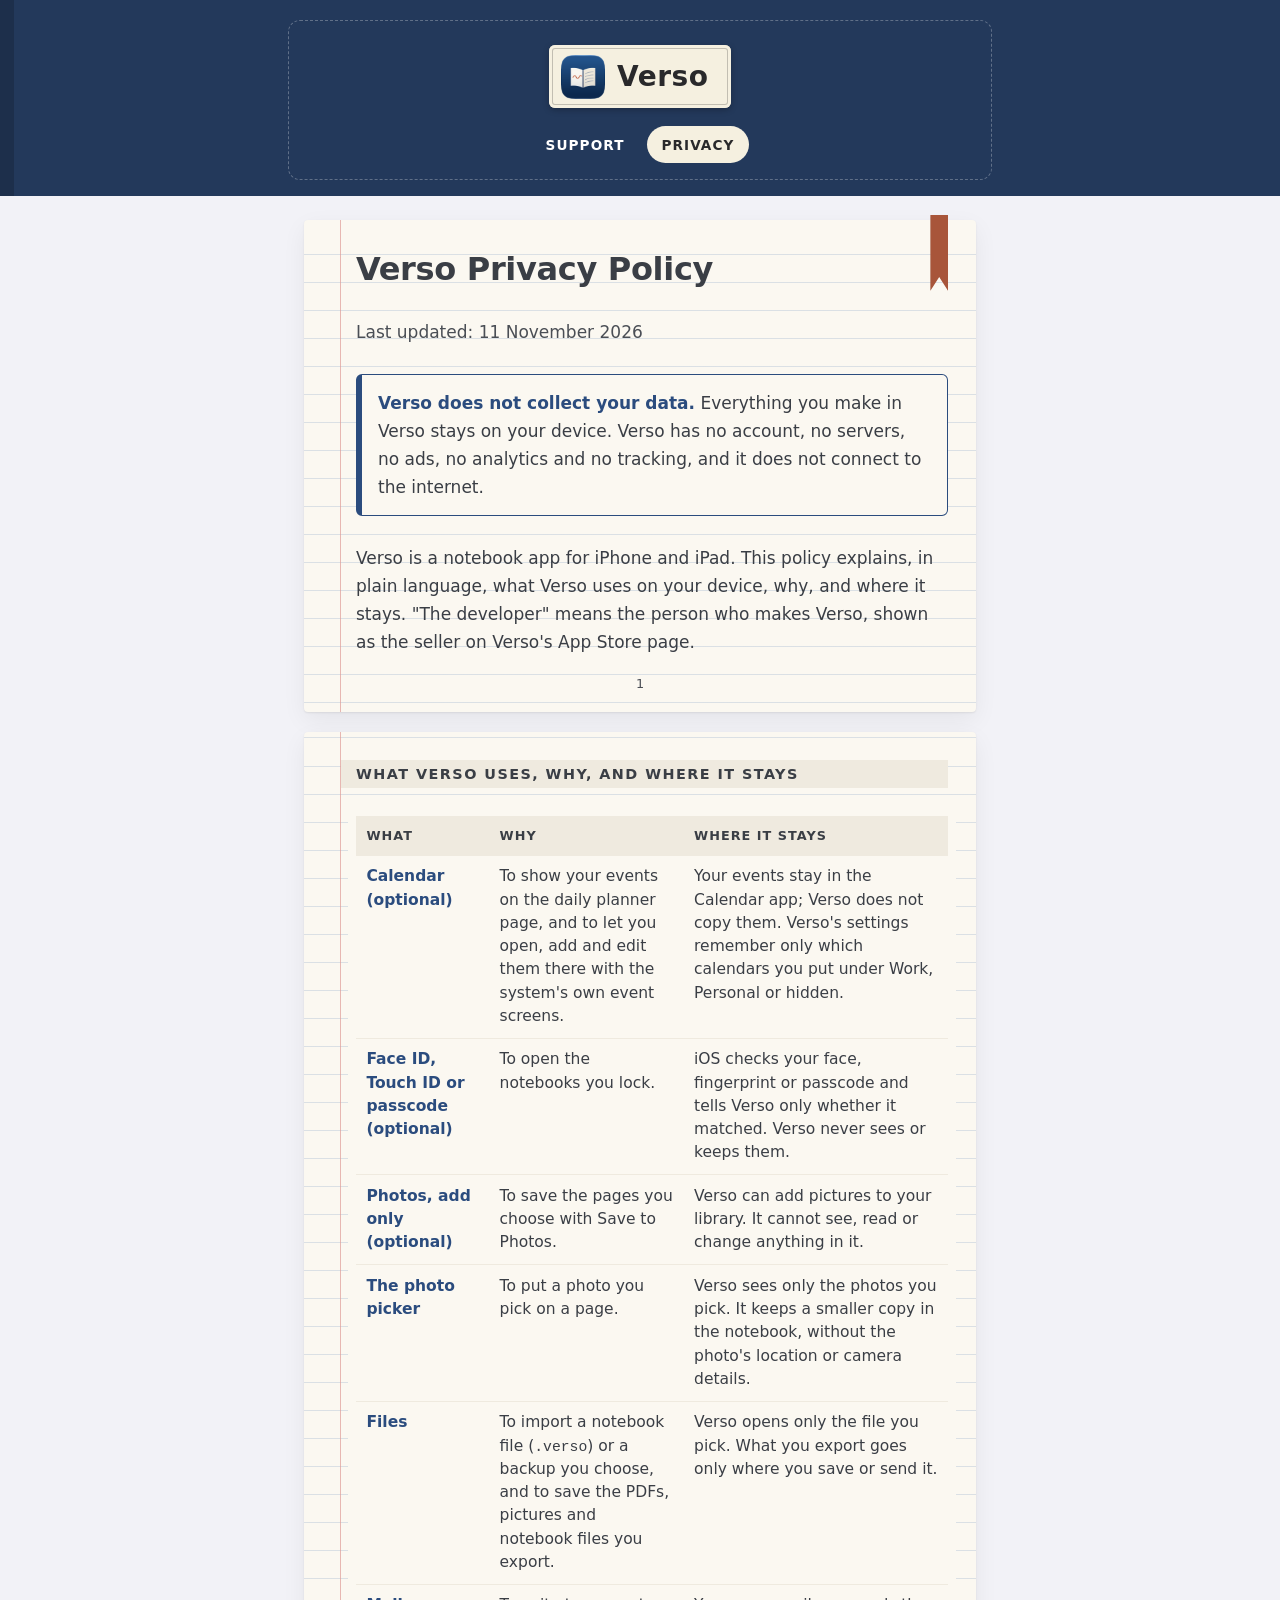
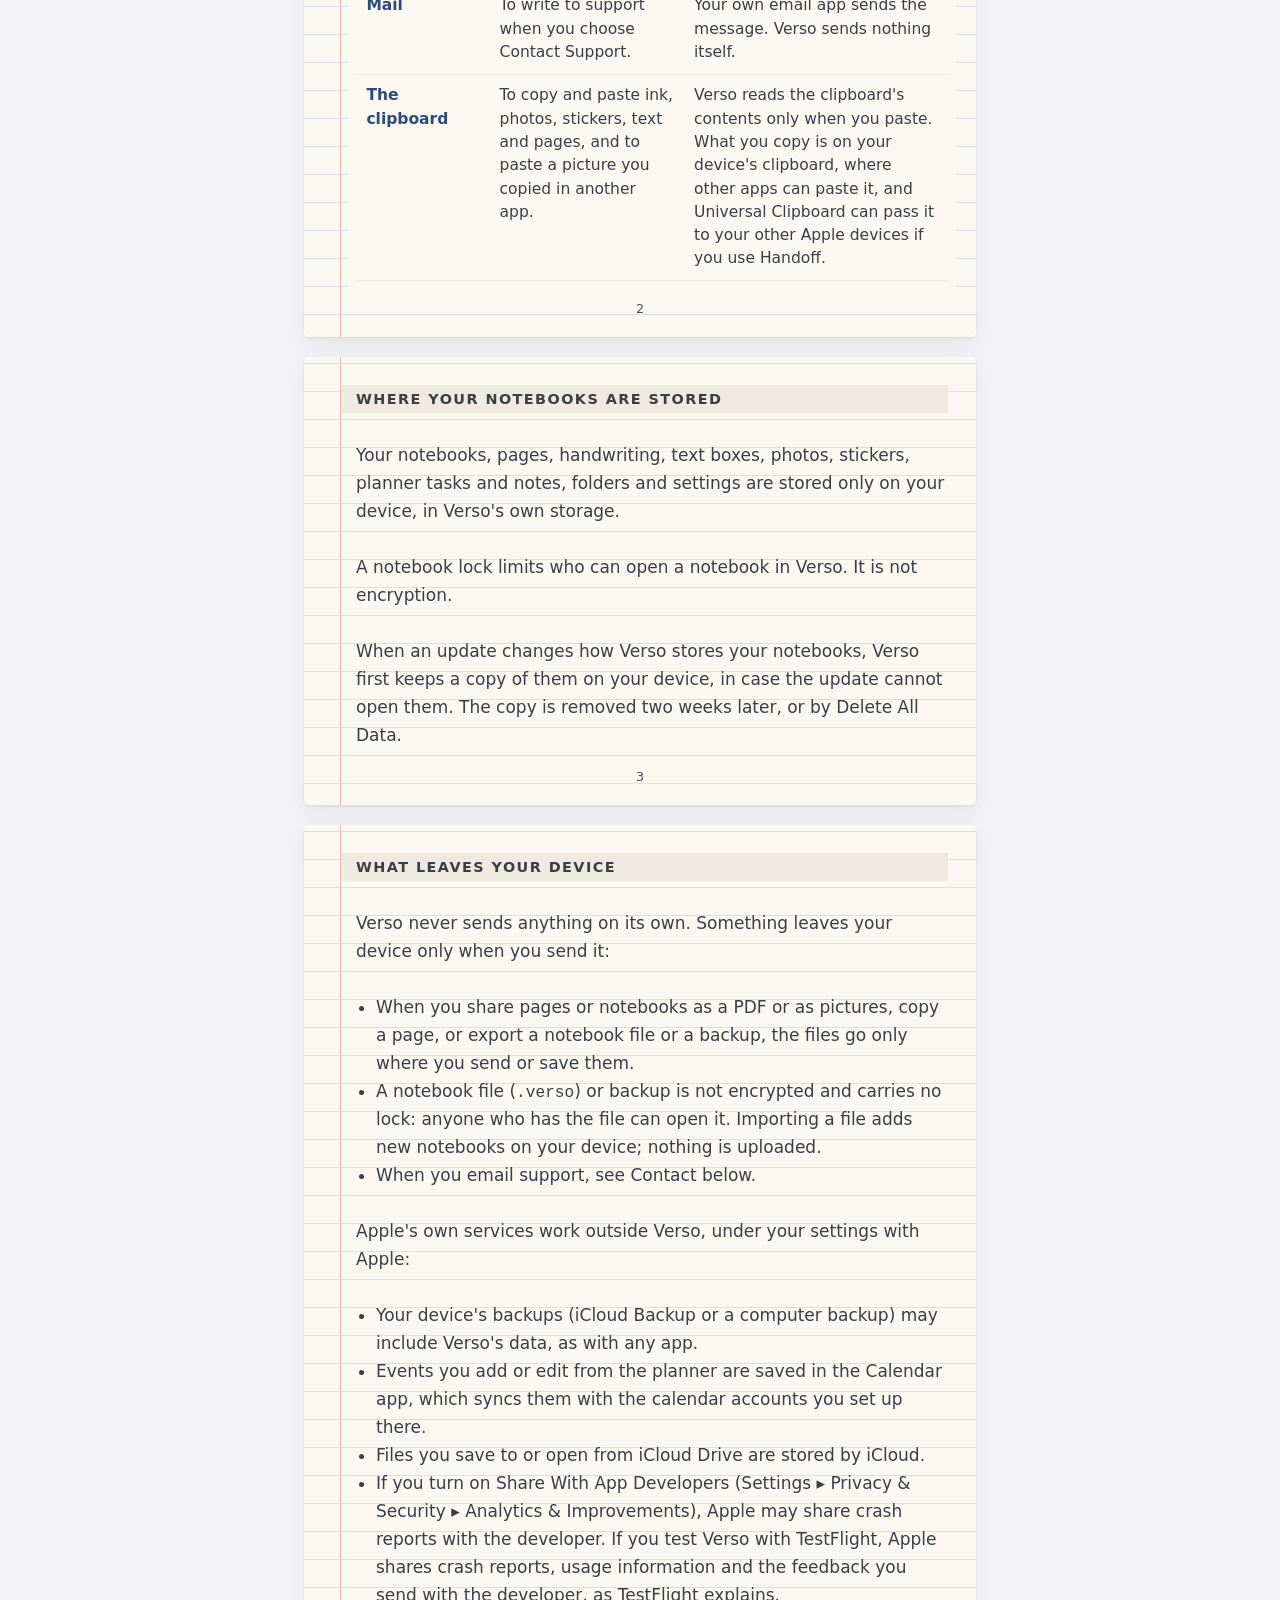
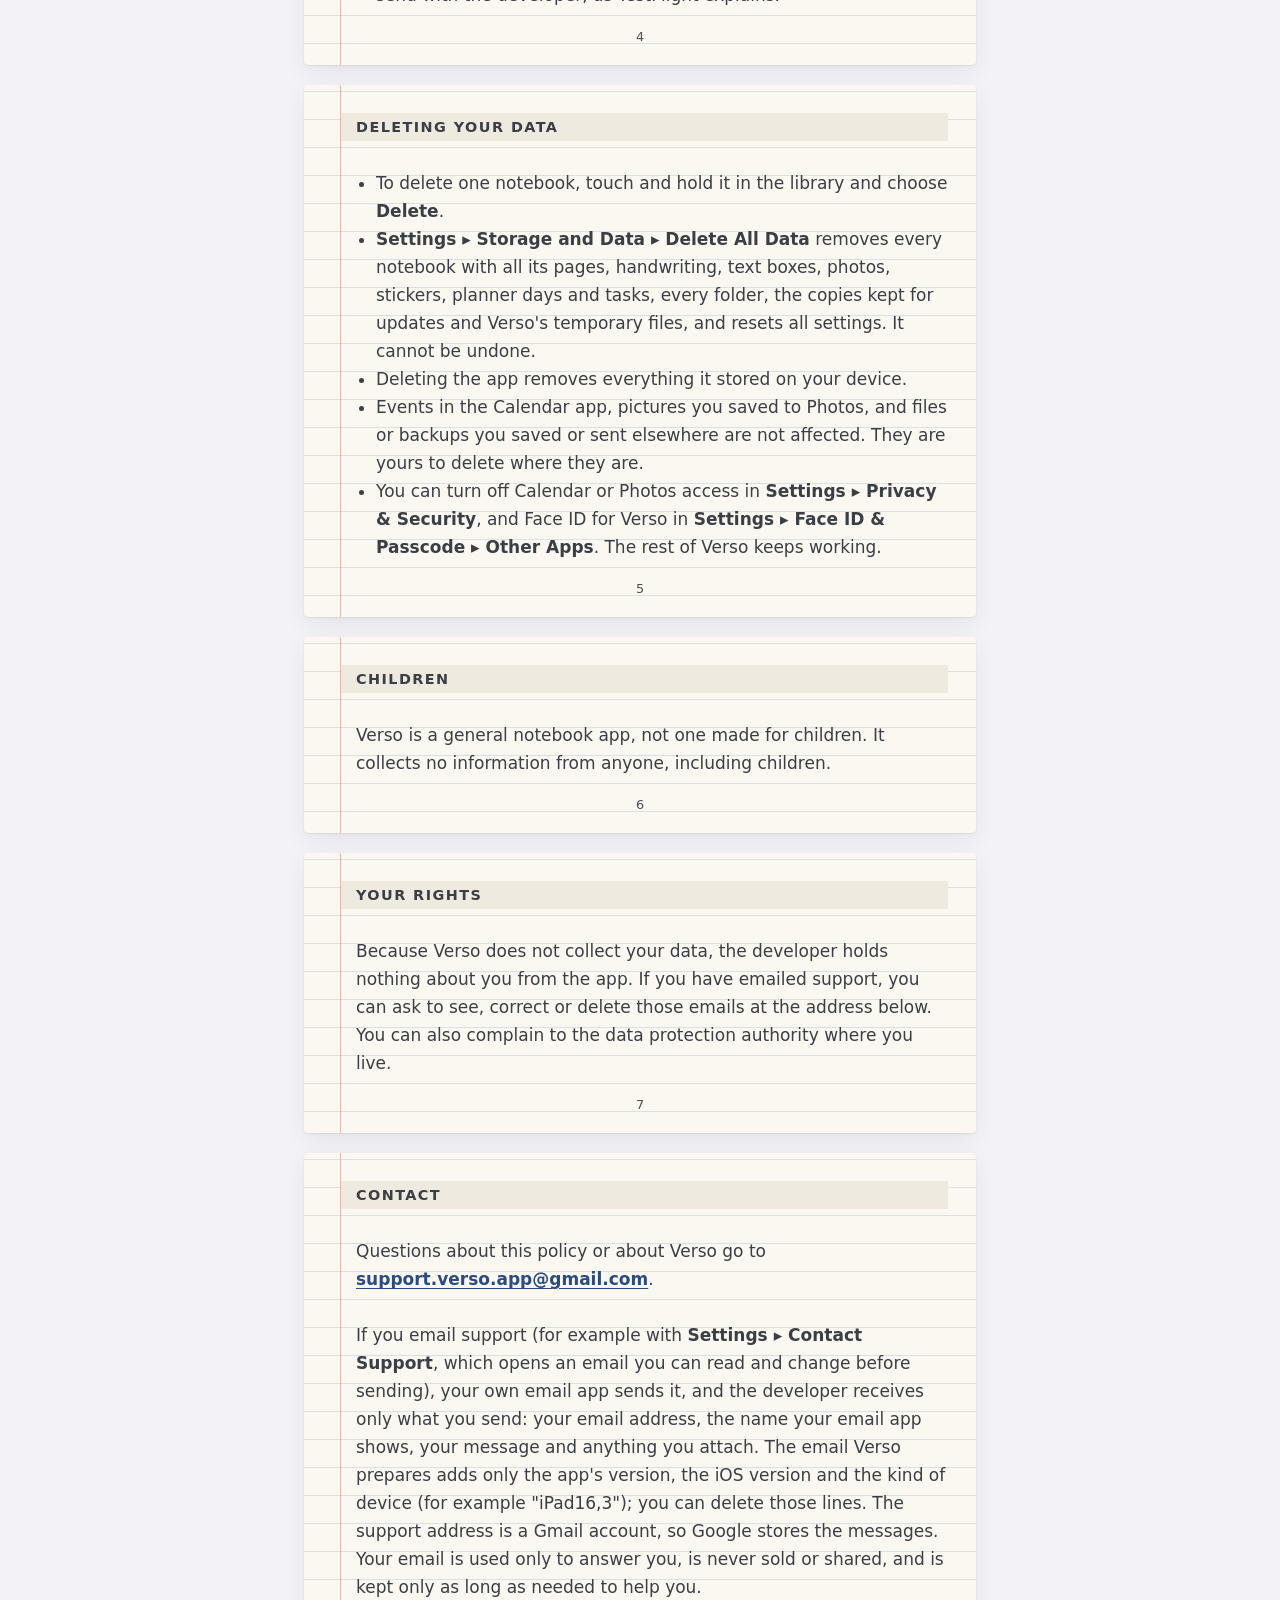
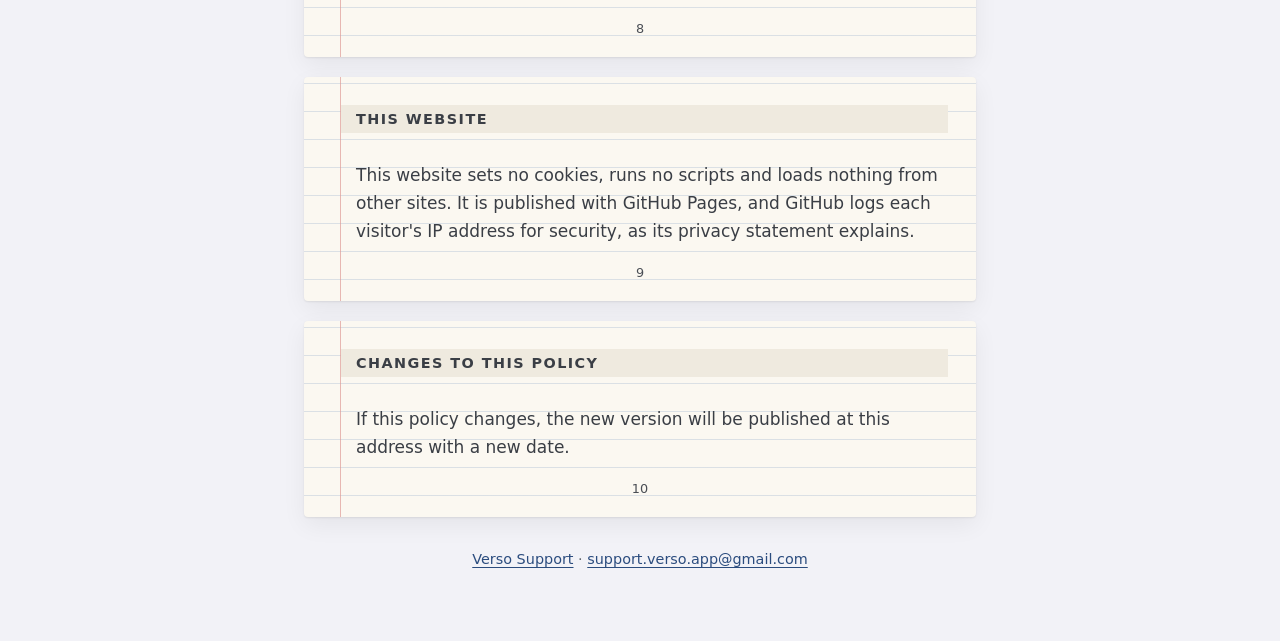
==== privacy.html @ ea35cb01 "Add files via upload" ====
<!doctype html>
<html lang="en">
<head>
<meta charset="utf-8">
<meta name="viewport" content="width=device-width, initial-scale=1">
<meta name="color-scheme" content="light dark">
<meta name="referrer" content="no-referrer">
<meta name="description" content="Verso does not collect your data. What the app uses, why, and where it stays.">
<title>Verso Privacy Policy</title>
<link rel="stylesheet" href="style.css">
<link rel="icon" href="icon.png">
</head>
<body>
<a class="skip" href="#content">Skip to content</a>
<header class="cover">
  <div class="cover-frame">
    <a class="plate" href="index.html"><img src="icon.png" alt="" width="44" height="44"><span>Verso</span></a>
    <nav aria-label="Verso pages">
      <ul>
        <li><a href="index.html">Support</a></li>
        <li><a href="privacy.html" aria-current="page">Privacy</a></li>
      </ul>
    </nav>
  </div>
</header>
<main id="content">
<!-- Generated from docs/PRIVACY_POLICY.md by scripts/make-privacy-page.py. Do not edit by hand. -->
<article class="sheet" aria-labelledby="title">
<span class="ribbon" aria-hidden="true"></span>
<h1 id="title">Verso Privacy Policy</h1>
<p class="updated">Last updated: <time datetime="2026-11-11">11 November 2026</time></p>
<aside class="summary" aria-label="Summary">
  <p><strong>Verso does not collect your data.</strong> Everything you make in Verso stays on your device. Verso has no account, no servers, no ads, no analytics and no tracking, and it does not connect to the internet.</p>
</aside>
<p>Verso is a notebook app for iPhone and iPad. This policy explains, in plain language, what Verso uses on your device, why, and where it stays. "The developer" means the person who makes Verso, shown as the seller on Verso's App Store page.</p>
</article>

<section class="sheet" aria-labelledby="what-verso-uses-why-and-where-it-stays">
<h2 id="what-verso-uses-why-and-where-it-stays">What Verso uses, why, and where it stays</h2>
<div class="table">
<table>
  <thead>
    <tr>
      <th scope="col">What</th>
      <th scope="col">Why</th>
      <th scope="col">Where it stays</th>
    </tr>
  </thead>
  <tbody>
    <tr>
      <th scope="row">Calendar (optional)</th>
      <td data-label="Why">To show your events on the daily planner page, and to let you open, add and edit them there with the system's own event screens.</td>
      <td data-label="Where it stays">Your events stay in the Calendar app; Verso does not copy them. Verso's settings remember only which calendars you put under Work, Personal or hidden.</td>
    </tr>
    <tr>
      <th scope="row">Face ID, Touch ID or passcode (optional)</th>
      <td data-label="Why">To open the notebooks you lock.</td>
      <td data-label="Where it stays">iOS checks your face, fingerprint or passcode and tells Verso only whether it matched. Verso never sees or keeps them.</td>
    </tr>
    <tr>
      <th scope="row">Photos, add only (optional)</th>
      <td data-label="Why">To save the pages you choose with Save to Photos.</td>
      <td data-label="Where it stays">Verso can add pictures to your library. It cannot see, read or change anything in it.</td>
    </tr>
    <tr>
      <th scope="row">The photo picker</th>
      <td data-label="Why">To put a photo you pick on a page.</td>
      <td data-label="Where it stays">Verso sees only the photos you pick. It keeps a smaller copy in the notebook, without the photo's location or camera details.</td>
    </tr>
    <tr>
      <th scope="row">Files</th>
      <td data-label="Why">To import a notebook file (<code>.verso</code>) or a backup you choose, and to save the PDFs, pictures and notebook files you export.</td>
      <td data-label="Where it stays">Verso opens only the file you pick. What you export goes only where you save or send it.</td>
    </tr>
    <tr>
      <th scope="row">Mail</th>
      <td data-label="Why">To write to support when you choose Contact Support.</td>
      <td data-label="Where it stays">Your own email app sends the message. Verso sends nothing itself.</td>
    </tr>
    <tr>
      <th scope="row">The clipboard</th>
      <td data-label="Why">To copy and paste ink, photos, stickers, text and pages, and to paste a picture you copied in another app.</td>
      <td data-label="Where it stays">Verso reads the clipboard's contents only when you paste. What you copy is on your device's clipboard, where other apps can paste it, and Universal Clipboard can pass it to your other Apple devices if you use Handoff.</td>
    </tr>
  </tbody>
</table>
</div>
</section>

<section class="sheet" aria-labelledby="where-your-notebooks-are-stored">
<h2 id="where-your-notebooks-are-stored">Where your notebooks are stored</h2>
<p>Your notebooks, pages, handwriting, text boxes, photos, stickers, planner tasks and notes, folders and settings are stored only on your device, in Verso's own storage.</p>
<p>A notebook lock limits who can open a notebook in Verso. It is not encryption.</p>
<p>When an update changes how Verso stores your notebooks, Verso first keeps a copy of them on your device, in case the update cannot open them. The copy is removed two weeks later, or by Delete All Data.</p>
</section>

<section class="sheet" aria-labelledby="what-leaves-your-device">
<h2 id="what-leaves-your-device">What leaves your device</h2>
<p>Verso never sends anything on its own. Something leaves your device only when you send it:</p>
<ul>
  <li>When you share pages or notebooks as a PDF or as pictures, copy a page, or export a notebook file or a backup, the files go only where you send or save them.</li>
  <li>A notebook file (<code>.verso</code>) or backup is not encrypted and carries no lock: anyone who has the file can open it. Importing a file adds new notebooks on your device; nothing is uploaded.</li>
  <li>When you email support, see Contact below.</li>
</ul>
<p>Apple's own services work outside Verso, under your settings with Apple:</p>
<ul>
  <li>Your device's backups (iCloud Backup or a computer backup) may include Verso's data, as with any app.</li>
  <li>Events you add or edit from the planner are saved in the Calendar app, which syncs them with the calendar accounts you set up there.</li>
  <li>Files you save to or open from iCloud Drive are stored by iCloud.</li>
  <li>If you turn on Share With App Developers (Settings ▸ Privacy &amp; Security ▸ Analytics &amp; Improvements), Apple may share crash reports with the developer. If you test Verso with TestFlight, Apple shares crash reports, usage information and the feedback you send with the developer, as TestFlight explains.</li>
</ul>
</section>

<section class="sheet" aria-labelledby="deleting-your-data">
<h2 id="deleting-your-data">Deleting your data</h2>
<ul>
  <li>To delete one notebook, touch and hold it in the library and choose <strong>Delete</strong>.</li>
  <li><strong>Settings ▸ Storage and Data ▸ Delete All Data</strong> removes every notebook with all its pages, handwriting, text boxes, photos, stickers, planner days and tasks, every folder, the copies kept for updates and Verso's temporary files, and resets all settings. It cannot be undone.</li>
  <li>Deleting the app removes everything it stored on your device.</li>
  <li>Events in the Calendar app, pictures you saved to Photos, and files or backups you saved or sent elsewhere are not affected. They are yours to delete where they are.</li>
  <li>You can turn off Calendar or Photos access in <strong>Settings ▸ Privacy &amp; Security</strong>, and Face ID for Verso in <strong>Settings ▸ Face ID &amp; Passcode ▸ Other Apps</strong>. The rest of Verso keeps working.</li>
</ul>
</section>

<section class="sheet" aria-labelledby="children">
<h2 id="children">Children</h2>
<p>Verso is a general notebook app, not one made for children. It collects no information from anyone, including children.</p>
</section>

<section class="sheet" aria-labelledby="your-rights">
<h2 id="your-rights">Your rights</h2>
<p>Because Verso does not collect your data, the developer holds nothing about you from the app. If you have emailed support, you can ask to see, correct or delete those emails at the address below. You can also complain to the data protection authority where you live.</p>
</section>

<section class="sheet" aria-labelledby="contact">
<h2 id="contact">Contact</h2>
<p>Questions about this policy or about Verso go to <strong><a href="mailto:support.verso.app@gmail.com">support.verso.app@gmail.com</a></strong>.</p>
<p>If you email support (for example with <strong>Settings ▸ Contact Support</strong>, which opens an email you can read and change before sending), your own email app sends it, and the developer receives only what you send: your email address, the name your email app shows, your message and anything you attach. The email Verso prepares adds only the app's version, the iOS version and the kind of device (for example "iPad16,3"); you can delete those lines. The support address is a Gmail account, so Google stores the messages. Your email is used only to answer you, is never sold or shared, and is kept only as long as needed to help you.</p>
</section>

<section class="sheet" aria-labelledby="this-website">
<h2 id="this-website">This website</h2>
<p>This website sets no cookies, runs no scripts and loads nothing from other sites. It is published with GitHub Pages, and GitHub logs each visitor's IP address for security, as its privacy statement explains.</p>
</section>

<section class="sheet" aria-labelledby="changes-to-this-policy">
<h2 id="changes-to-this-policy">Changes to this policy</h2>
<p>If this policy changes, the new version will be published at this address with a new date.</p>
</section>
</main>
<footer class="colophon">
  <p><a href="index.html">Verso Support</a> · <a href="mailto:support.verso.app@gmail.com">support.verso.app@gmail.com</a></p>
</footer>
</body>
</html>
---- style.css ----
/* Verso support and privacy pages. Colors are the app's tokens (VersoCore Palette): the navy
   cover (CoverColor.navy), the cover's paper label (CoverPalette), the page paper and its ruling
   (PaperPalette day/night), the interface canvas and secondary text (InterfacePalette; the secondary text is its increased-contrast step, so it stays AA over a ruled line) and the
   terracotta ribbon (CoverColor.terracotta). As in the app, paper stays light in Dark Mode and
   only dims to the night paper. Logical properties only, so a right-to-left page can reuse it. */

:root {
  color-scheme: light dark;
  --desk: #f2f2f7;
  --desk-text: #3a3e45;
  --desk-muted: #636870;
  --desk-link: #2b4c7e;
  --cover: #23395b;
  --cover-text: #ffffff;
  --stitch: rgb(255 255 255 / 0.28);
  --plate: #f5f0e0;
  --plate-ink: #29292b;
  --paper: #fbf8f1;
  --rule: rgb(169 187 209 / 0.4);
  --margin-rule: rgb(222 156 151 / 0.7);
  --ink: #3a3e45;
  --ink-soft: #4a4e55;
  --accent: #2b4c7e;
  --fill: #efeadf;
  --ribbon: #a8553a;
  --shadow: 0 1px 2px rgb(0 0 0 / 0.08), 0 8px 24px rgb(0 0 0 / 0.06);
  --line: 1.75rem;
  --sheet-pad: 3.25rem;
  --margin-at: 2.25rem;
}

@media (prefers-color-scheme: dark) {
  :root {
    --desk: #121317;
    --desk-text: #e7e8eb;
    --desk-muted: #a6a9b0;
    --desk-link: #93b8ec;
    --cover: #2f4c7a;
    --stitch: rgb(255 255 255 / 0.24);
    --plate: #e4ded0;
    --paper: #e4ddce;
    --rule: rgb(149 166 187 / 0.45);
    --margin-rule: rgb(201 137 132 / 0.7);
    --ink: #33363c;
    --ink-soft: #4a4e55;
    --accent: #264470;
    --fill: #d8d0bf;
    --shadow: 0 1px 2px rgb(0 0 0 / 0.4), 0 10px 30px rgb(0 0 0 / 0.35);
  }
}

*, *::before, *::after { box-sizing: border-box; }

html { -webkit-text-size-adjust: 100%; text-size-adjust: 100%; }

body {
  margin: 0;
  background: var(--desk);
  color: var(--desk-text);
  font: 1.0625rem/var(--line) -apple-system, BlinkMacSystemFont, system-ui, "Segoe UI", sans-serif;
}

a { color: var(--accent); text-underline-offset: 0.18em; }
a:hover { text-decoration-thickness: 2px; }
:focus-visible { outline: 3px solid var(--accent); outline-offset: 3px; border-radius: 3px; }

.skip {
  position: absolute;
  inset-inline-start: 1rem;
  inset-block-start: -10rem;
  z-index: 10;
  padding: 0.5rem 1rem;
  background: var(--plate);
  color: var(--plate-ink);
  font-weight: 600;
  border-radius: 8px;
}
.skip:focus { inset-block-start: 1rem; }

/* The cover: navy cloth with a darker spine and a stitched border, the paper label holding the
   name. */
.cover {
  position: relative;
  background: var(--cover);
  color: var(--cover-text);
  padding: 1.25rem 1rem 1rem;
  overflow: hidden;
}
.cover::before {
  content: "";
  position: absolute;
  inset-block: 0;
  inset-inline-start: 0;
  inline-size: 0.9rem;
  background: rgb(0 0 0 / 0.18);
}
.cover-frame {
  max-inline-size: 44rem;
  margin-inline: auto;
  padding: 1.5rem 1rem 1rem;
  border: 1.5px dashed var(--stitch);
  border-radius: 12px;
  text-align: center;
}
.plate {
  display: inline-flex;
  align-items: center;
  gap: 0.75rem;
  padding-block: 0.6rem;
  padding-inline: 0.75rem 1.4rem;
  background: var(--plate);
  color: var(--plate-ink);
  border-radius: 6px;
  box-shadow: inset 0 0 0 3px var(--plate), inset 0 0 0 4px rgb(41 41 43 / 0.25), 0 2px 6px rgb(0 0 0 / 0.25);
  font-size: 1.75rem;
  font-weight: 700;
  letter-spacing: 0.02em;
  text-decoration: none;
}
.plate img { border-radius: 10px; }
.plate:focus-visible, .cover nav a:focus-visible { outline-color: var(--plate); }
.cover nav ul {
  display: flex;
  justify-content: center;
  gap: 0.5rem;
  margin: 1.1rem 0 0;
  padding: 0;
  list-style: none;
}
.cover nav a {
  display: block;
  padding: 0.3rem 0.9rem;
  color: var(--cover-text);
  font-size: 0.85rem;
  font-weight: 700;
  letter-spacing: 0.08em;
  text-transform: uppercase;
  text-decoration: none;
  border-radius: 999px;
}
.cover nav a:hover { background: rgb(255 255 255 / 0.12); }
.cover nav a[aria-current="page"] { background: var(--plate); color: var(--plate-ink); }

/* Paper sheets: ruled lines, the red margin rule, a page number. */
main {
  max-inline-size: 44rem;
  margin-inline: auto;
  padding: 1.5rem 1rem 0;
  counter-reset: sheet;
}
.sheet {
  position: relative;
  counter-increment: sheet;
  margin-block-end: 1.25rem;
  padding-block: var(--line) calc(var(--line) * 2);
  padding-inline: var(--sheet-pad) 1.75rem;
  background-color: var(--paper);
  background-image: repeating-linear-gradient(to bottom, transparent 0 calc(var(--line) - 1px), var(--rule) calc(var(--line) - 1px) var(--line));
  background-position: 0 calc(var(--line) * 0.25);
  color: var(--ink);
  border-radius: 4px;
  box-shadow: var(--shadow);
}
.sheet::before {
  content: "";
  position: absolute;
  inset-block: 0;
  inset-inline-start: var(--margin-at);
  inline-size: 1px;
  background: var(--margin-rule);
}
.sheet::after {
  content: counter(sheet);
  position: absolute;
  inset-block-end: calc(var(--line) * 0.5);
  inset-inline: 0;
  text-align: center;
  font-size: 0.8rem;
  color: var(--ink-soft);
  font-variant-numeric: tabular-nums;
}
.ribbon {
  position: absolute;
  inset-block-start: -0.35rem;
  inset-inline-end: 1.75rem;
  inline-size: 1.1rem;
  block-size: 4.75rem;
  background: var(--ribbon);
  clip-path: polygon(0 0, 100% 0, 100% 100%, 50% 82%, 0 100%);
  box-shadow: 0 1px 2px rgb(0 0 0 / 0.2);
}

h1, h2, h3, p, ul, ol, dl { margin-block: 0 var(--line); }
h1 {
  font-size: 2rem;
  line-height: calc(var(--line) * 1.5);
  font-weight: 700;
  letter-spacing: -0.01em;
  padding-inline-end: 2rem;
}
/* Section headings in the planner page's style: the shaded header band, uppercase and tracked. */
h2 {
  margin-inline-start: calc(var(--sheet-pad) * -1 + var(--margin-at) + 1px);
  padding-inline: calc(var(--sheet-pad) - var(--margin-at) - 1px) 0.75rem;
  background: var(--fill);
  font-size: 0.9rem;
  font-weight: 700;
  letter-spacing: 0.1em;
  text-transform: uppercase;
}
h3 { font-size: 1.0625rem; color: var(--accent); margin-block-end: 0; }
p, li { overflow-wrap: anywhere; }
ul { padding-inline-start: 1.25rem; }
li { margin-block: 0; }
code { font: 0.95em ui-monospace, SFMono-Regular, Menlo, monospace; }
.sheet > :last-child { margin-block-end: 0; }

.lead { font-size: 1.15rem; color: var(--ink-soft); }
.updated { color: var(--ink-soft); }

/* The planner's "focus" box: the one thing to know first. */
.summary {
  margin-block: 0 var(--line);
  padding-block: calc(var(--line) * 0.5);
  padding-inline: 1rem;
  background: var(--paper);
  border: 1.5px solid var(--accent);
  border-inline-start-width: 6px;
  border-radius: 6px;
}
.summary p { margin: 0; }
.summary strong { color: var(--accent); }

.contact-address {
  display: inline-block;
  font-size: 1.2rem;
  font-weight: 700;
  overflow-wrap: anywhere;
}

/* Feature groups: two columns on wide screens. */
.features {
  display: grid;
  grid-template-columns: repeat(auto-fit, minmax(15rem, 1fr));
  column-gap: 1.5rem;
}
.features ul { margin-block-end: var(--line); }

/* Tables sit on plain paper so the ruling never runs through their text. */
.table { margin-block-end: var(--line); background: var(--paper); box-shadow: 0 0 0 0.5rem var(--paper); }
table {
  inline-size: 100%;
  border-collapse: collapse;
  background: var(--paper);
  font-size: 0.97rem;
  line-height: 1.5;
}
th, td {
  padding: 0.6rem 0.65rem;
  text-align: start;
  vertical-align: top;
  border-block-end: 1px solid var(--fill);
}
thead th {
  background: var(--fill);
  font-size: 0.8rem;
  letter-spacing: 0.08em;
  text-transform: uppercase;
}
tbody th { color: var(--accent); }

.colophon {
  max-inline-size: 44rem;
  margin-inline: auto;
  padding: 0.5rem 1rem 2.5rem;
  color: var(--desk-muted);
  font-size: 0.9rem;
  text-align: center;
}
.colophon a { color: var(--desk-link); }
.colophon :focus-visible { outline-color: var(--desk-link); }

@media (max-width: 40rem) {
  :root { --sheet-pad: 2.25rem; --margin-at: 1.4rem; }
  body { font-size: 1rem; }
  h1 { font-size: 1.6rem; }
  .sheet { padding-inline-end: 1.1rem; }
  .ribbon { inset-inline-end: 1rem; }
  .plate { font-size: 1.5rem; }
  /* The table becomes one block per row, each cell under its column's label. */
  table, thead, tbody, tr, th, td { display: block; }
  thead { position: absolute; inline-size: 1px; block-size: 1px; overflow: hidden; clip-path: inset(50%); }
  tr { border-block-end: 2px solid var(--fill); padding-block: 0.4rem; }
  th, td { border: 0; padding-block: 0.25rem; padding-inline: 0; }
  td::before {
    content: attr(data-label);
    display: block;
    font-size: 0.75rem;
    font-weight: 700;
    letter-spacing: 0.08em;
    text-transform: uppercase;
    color: var(--ink-soft);
  }
}

@media (prefers-reduced-motion: no-preference) {
  .cover nav a { transition: background-color 0.15s ease; }
}
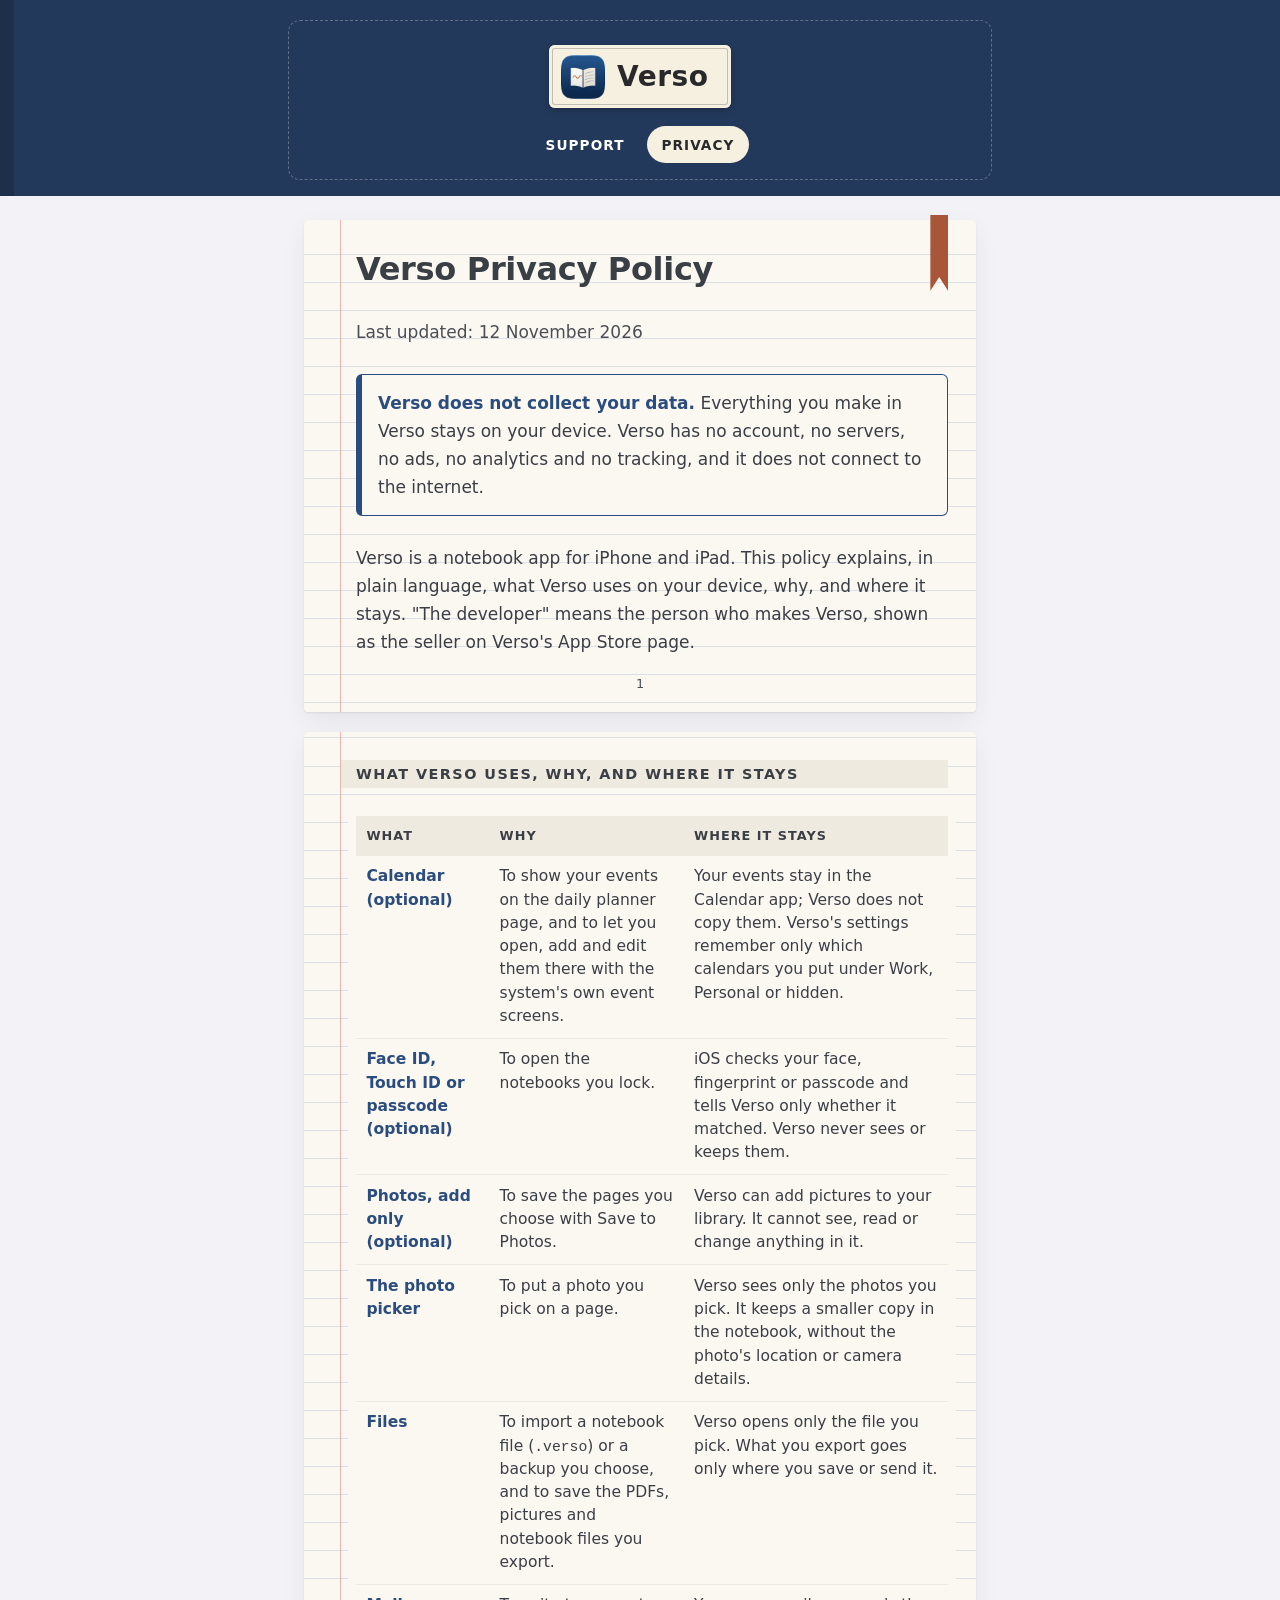
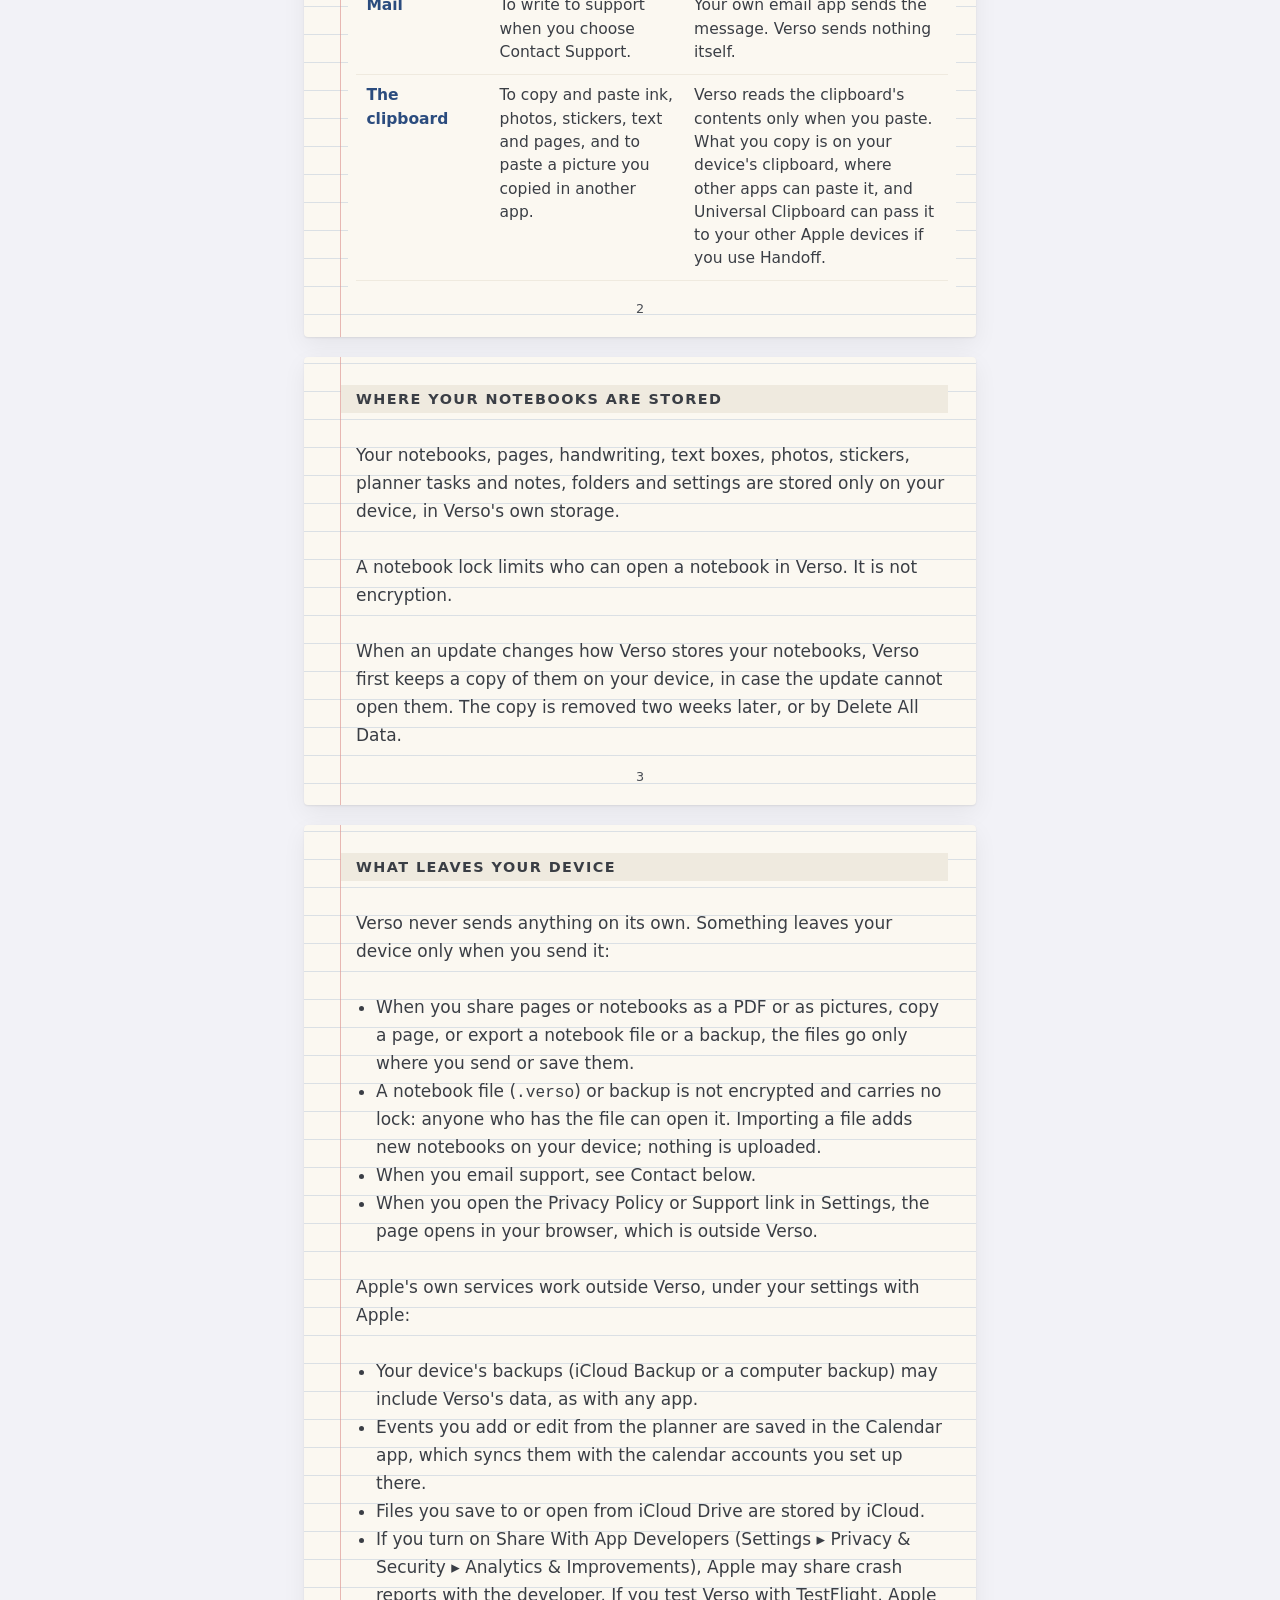
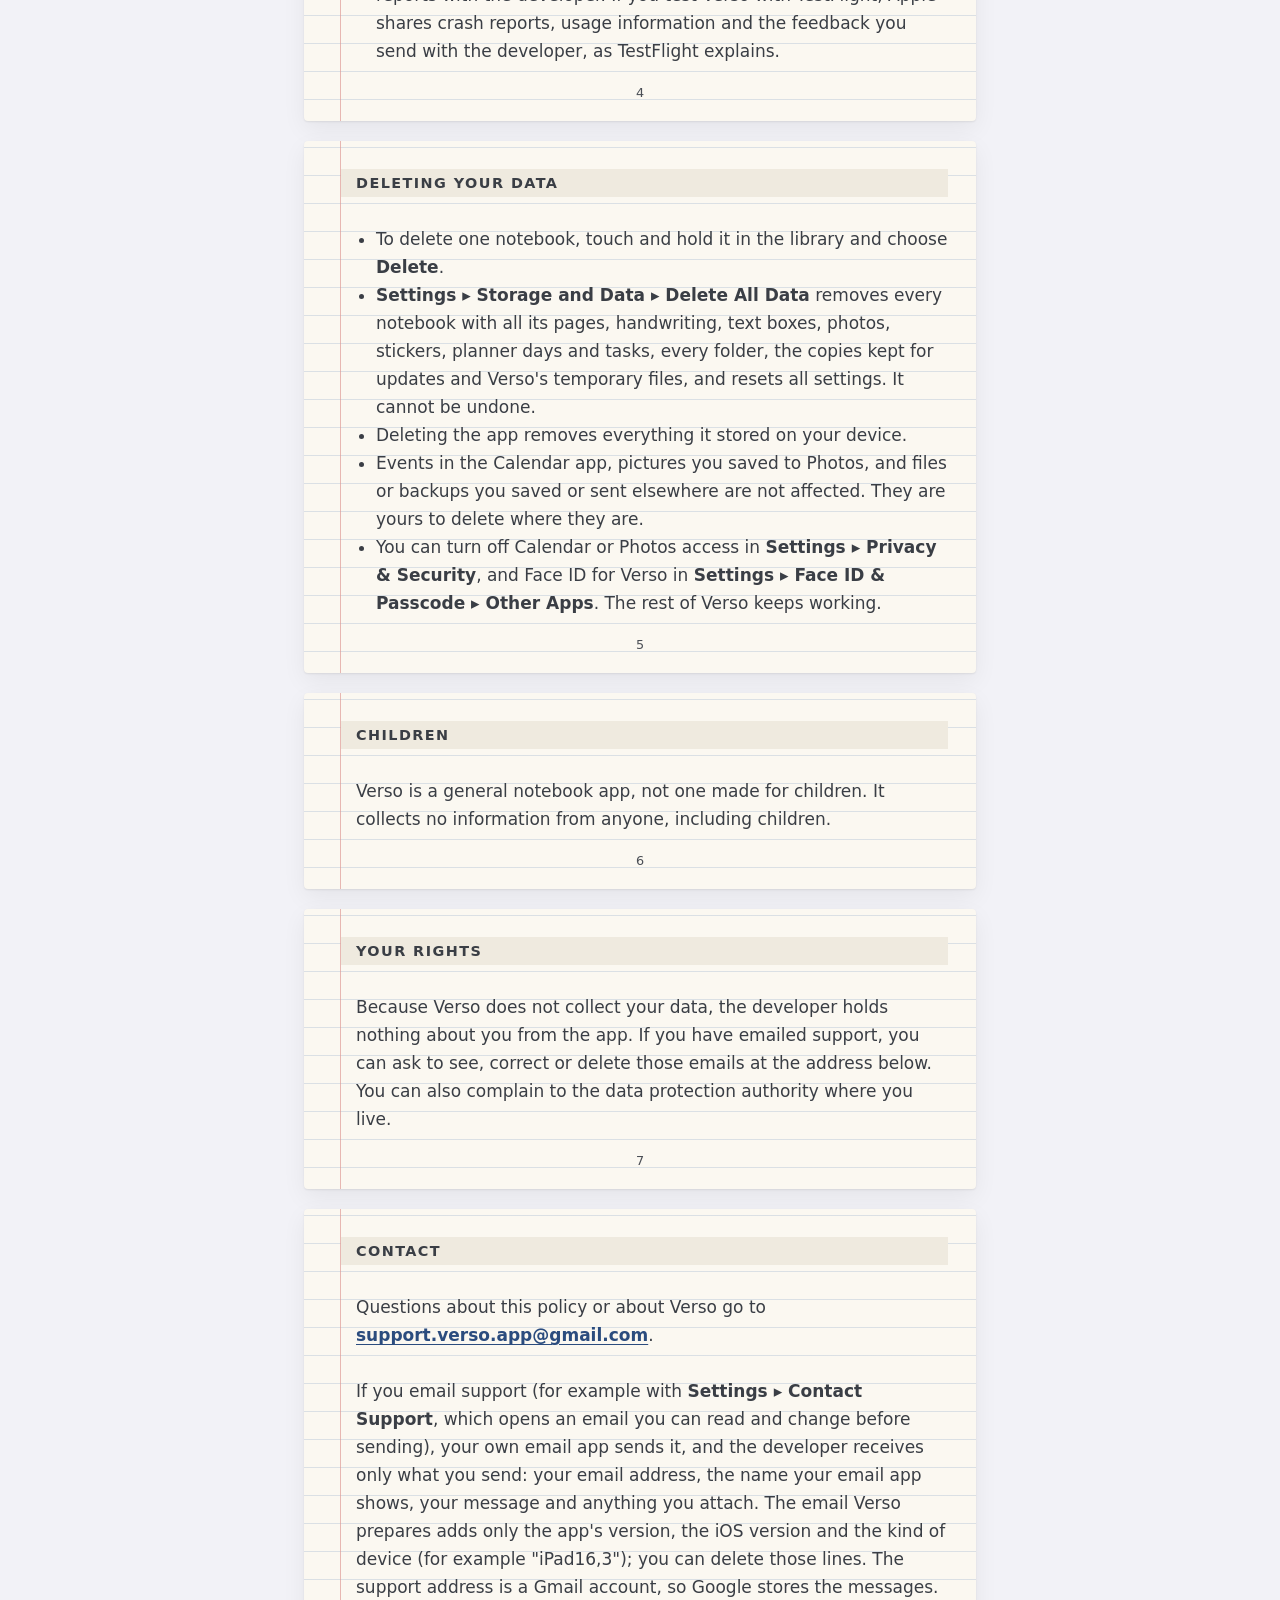
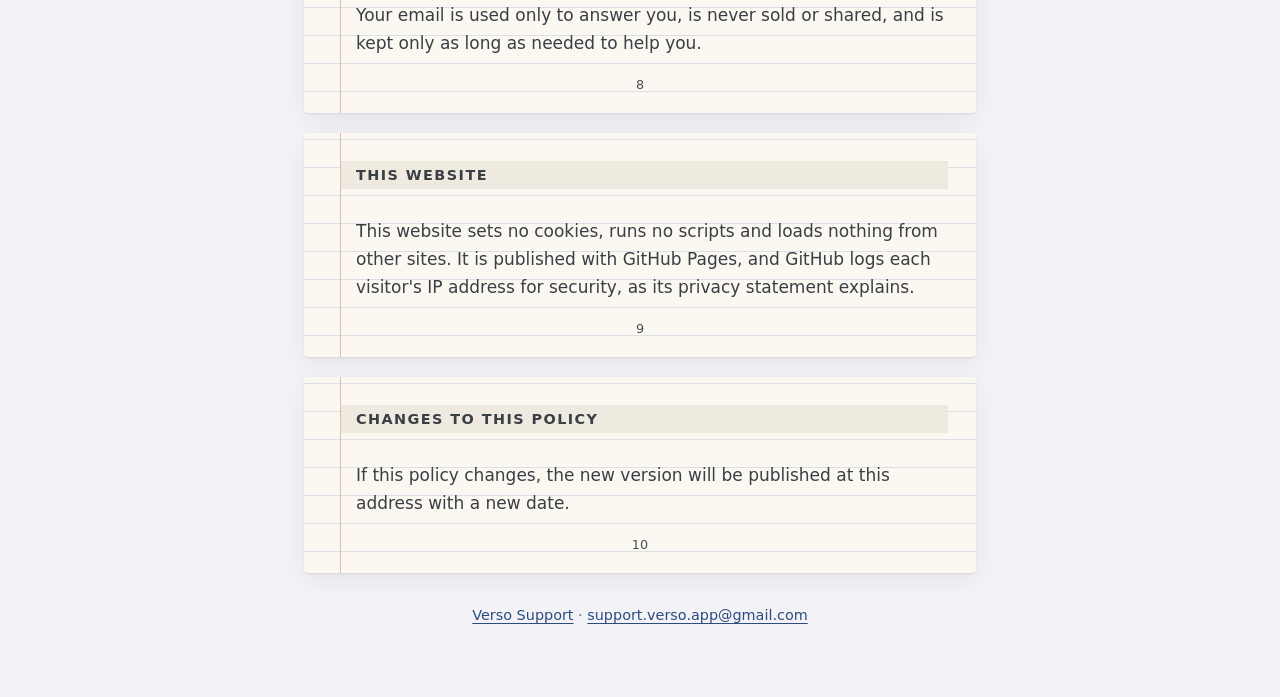
==== commit 928c4b4e: "Update site" ====
--- a/privacy.html
+++ b/privacy.html
@@ -28,7 +28,7 @@
 <article class="sheet" aria-labelledby="title">
 <span class="ribbon" aria-hidden="true"></span>
 <h1 id="title">Verso Privacy Policy</h1>
-<p class="updated">Last updated: <time datetime="2026-11-11">11 November 2026</time></p>
+<p class="updated">Last updated: <time datetime="2026-11-12">12 November 2026</time></p>
 <aside class="summary" aria-label="Summary">
   <p><strong>Verso does not collect your data.</strong> Everything you make in Verso stays on your device. Verso has no account, no servers, no ads, no analytics and no tracking, and it does not connect to the internet.</p>
 </aside>
@@ -101,6 +101,7 @@
   <li>When you share pages or notebooks as a PDF or as pictures, copy a page, or export a notebook file or a backup, the files go only where you send or save them.</li>
   <li>A notebook file (<code>.verso</code>) or backup is not encrypted and carries no lock: anyone who has the file can open it. Importing a file adds new notebooks on your device; nothing is uploaded.</li>
   <li>When you email support, see Contact below.</li>
+  <li>When you open the Privacy Policy or Support link in Settings, the page opens in your browser, which is outside Verso.</li>
 </ul>
 <p>Apple's own services work outside Verso, under your settings with Apple:</p>
 <ul>
